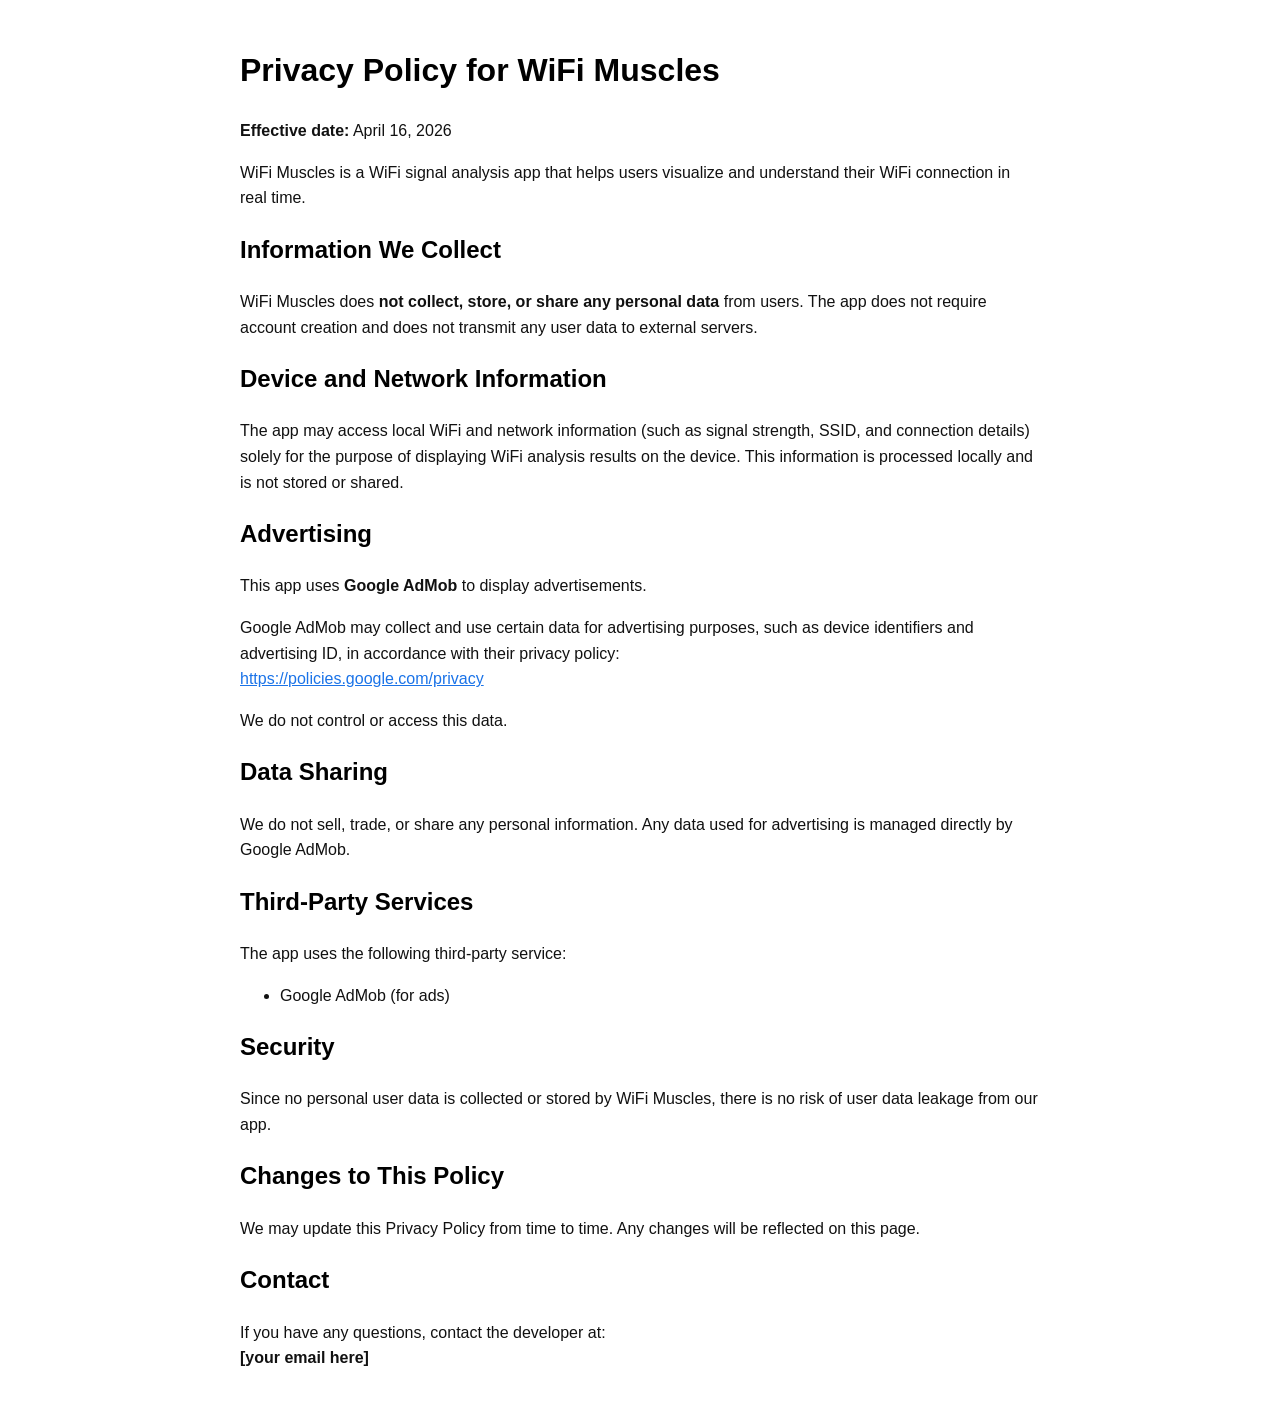
==== privacypolicy/wifimuscles.html @ 180b0b76 "Add privacy policy for WiFi Muscles app This HTML file contains the privacy policy for the WiFi Musc" ====
<!DOCTYPE html>
<html lang="en">
<head>
    <meta charset="UTF-8">
    <title>Privacy Policy - WiFi Muscles</title>
    <meta name="viewport" content="width=device-width, initial-scale=1.0">
    <style>
        body {
            font-family: Arial, sans-serif;
            max-width: 800px;
            margin: auto;
            padding: 24px;
            line-height: 1.6;
            background-color: #ffffff;
            color: #111111;
        }
        h1, h2 {
            color: #000000;
        }
        a {
            color: #1a73e8;
        }
    </style>
</head>
<body>

    <h1>Privacy Policy for WiFi Muscles</h1>
    <p><strong>Effective date:</strong> April 16, 2026</p>

    <p>WiFi Muscles is a WiFi signal analysis app that helps users visualize and understand their WiFi connection in real time.</p>

    <h2>Information We Collect</h2>
    <p>
        WiFi Muscles does <strong>not collect, store, or share any personal data</strong> from users.
        The app does not require account creation and does not transmit any user data to external servers.
    </p>

    <h2>Device and Network Information</h2>
    <p>
        The app may access local WiFi and network information (such as signal strength, SSID, and connection details)
        solely for the purpose of displaying WiFi analysis results on the device.
        This information is processed locally and is not stored or shared.
    </p>

    <h2>Advertising</h2>
    <p>
        This app uses <strong>Google AdMob</strong> to display advertisements.
    </p>
    <p>
        Google AdMob may collect and use certain data for advertising purposes, such as device identifiers and advertising ID,
        in accordance with their privacy policy:
        <br>
        <a href="https://policies.google.com/privacy" target="_blank">
            https://policies.google.com/privacy
        </a>
    </p>
    <p>
        We do not control or access this data.
    </p>

    <h2>Data Sharing</h2>
    <p>
        We do not sell, trade, or share any personal information.
        Any data used for advertising is managed directly by Google AdMob.
    </p>

    <h2>Third-Party Services</h2>
    <p>
        The app uses the following third-party service:
    </p>
    <ul>
        <li>Google AdMob (for ads)</li>
    </ul>

    <h2>Security</h2>
    <p>
        Since no personal user data is collected or stored by WiFi Muscles, there is no risk of user data leakage from our app.
    </p>

    <h2>Changes to This Policy</h2>
    <p>
        We may update this Privacy Policy from time to time. Any changes will be reflected on this page.
    </p>

    <h2>Contact</h2>
    <p>
        If you have any questions, contact the developer at:<br>
        <strong>[your email here]</strong>
    </p>

</body>
</html>
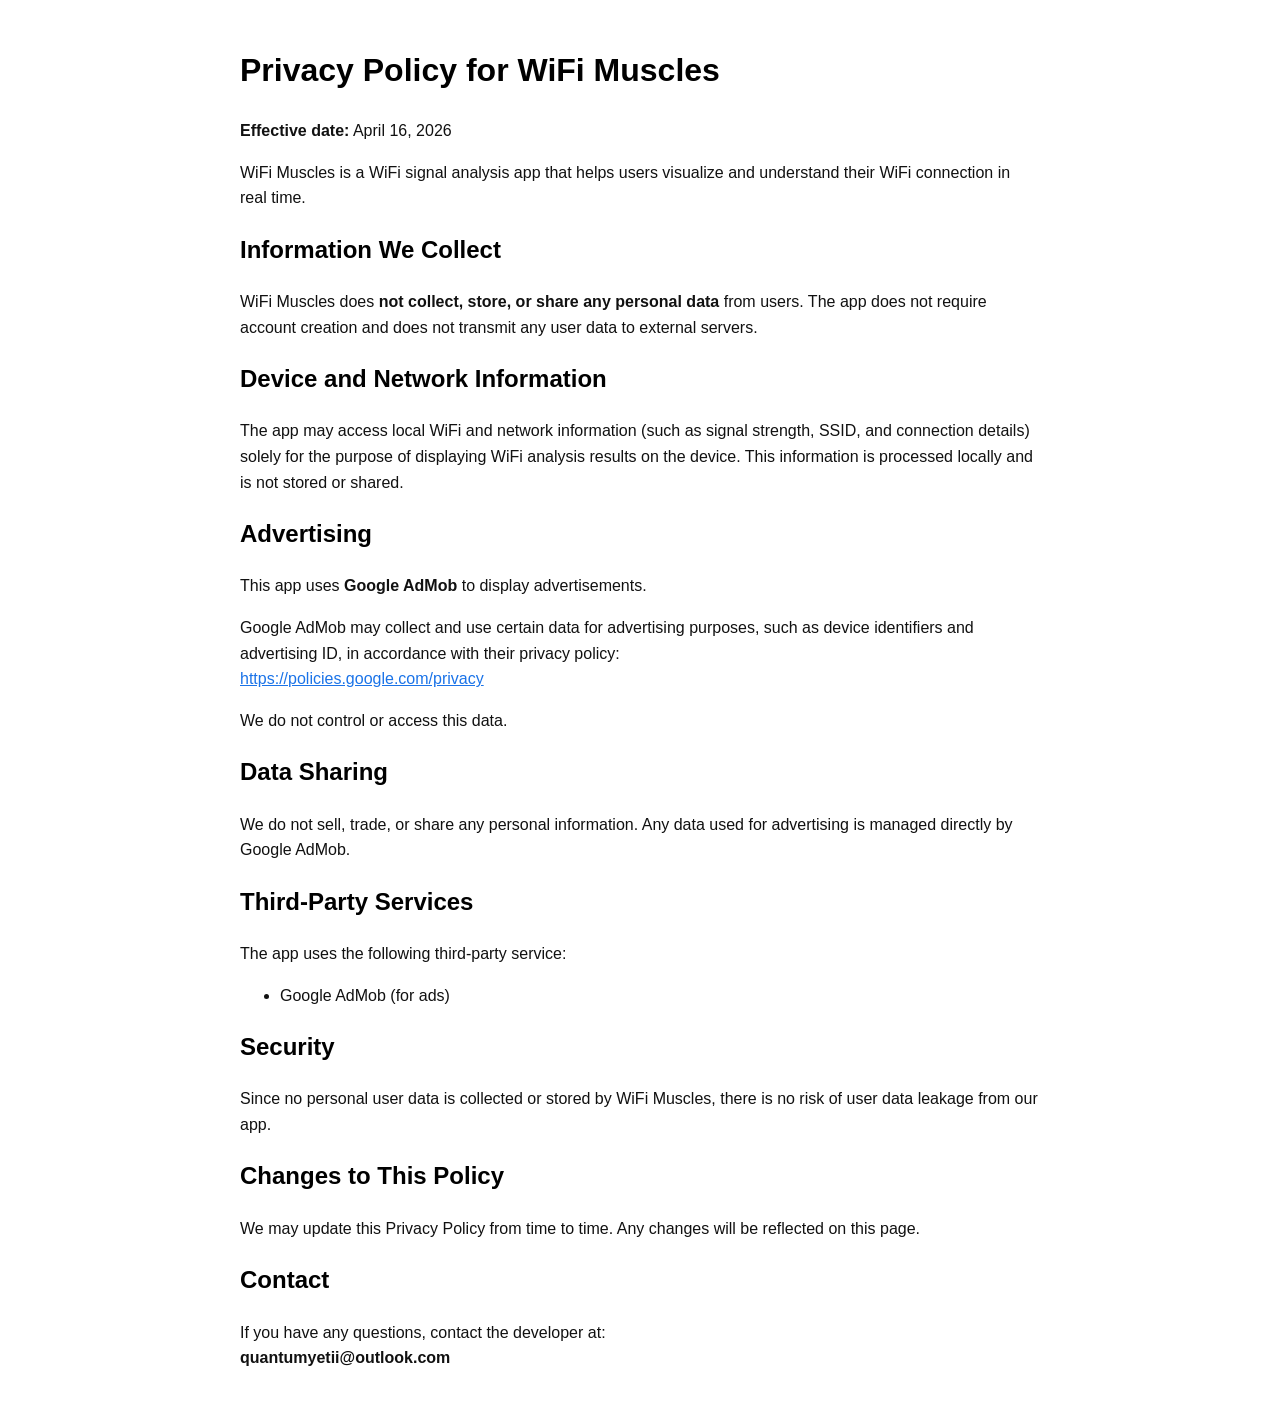
==== commit 2398b1ca: "Update contact email in privacy policy" ====
--- a/privacypolicy/wifimuscles.html
+++ b/privacypolicy/wifimuscles.html
@@ -85,7 +85,7 @@
     <h2>Contact</h2>
     <p>
         If you have any questions, contact the developer at:<br>
-        <strong>[your email here]</strong>
+        <strong>quantumyetii@outlook.com</strong>
     </p>
 
 </body>
